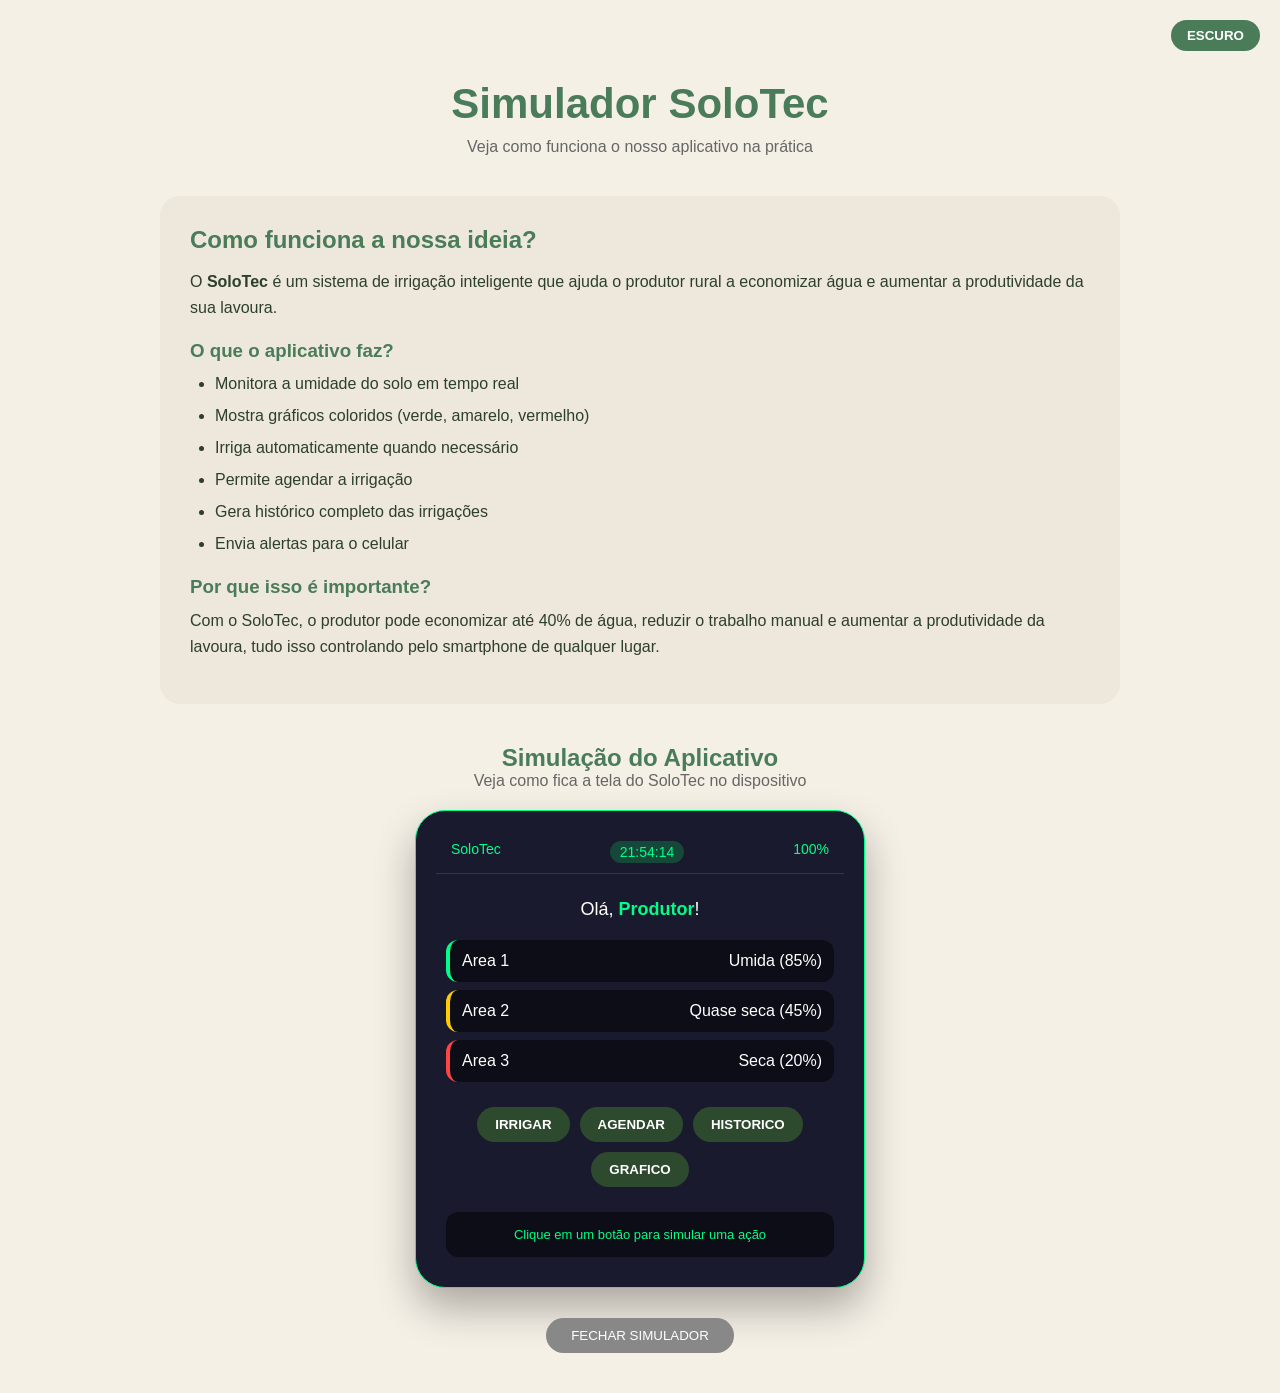
==== simulador.html @ e6ba43de "Add files via upload" ====
<!DOCTYPE html>
<html lang="pt-br">
<head>
    <meta charset="UTF-8">
    <meta name="viewport" content="width=device-width, initial-scale=1.0">
    <title>SoloTec – Simulador do Aplicativo</title>
    <link rel="stylesheet" href="simulador.css">
</head>
<body>

    <button class="btn-tema" id="btnTema">ESCURO</button>

    <div class="container">
        
        <div class="header">
            <h1>Simulador <span class="destaque">SoloTec</span></h1>
            <p>Veja como funciona o nosso aplicativo na prática</p>
        </div>

        <div class="explicacao">
            <h2>Como funciona a nossa ideia?</h2>
            <p>O <strong>SoloTec</strong> é um sistema de irrigação inteligente que ajuda o produtor rural a economizar água e aumentar a produtividade da sua lavoura.</p>
            
            <h3>O que o aplicativo faz?</h3>
            <ul>
                <li>Monitora a umidade do solo em tempo real</li>
                <li>Mostra gráficos coloridos (verde, amarelo, vermelho)</li>
                <li>Irriga automaticamente quando necessário</li>
                <li>Permite agendar a irrigação</li>
                <li>Gera histórico completo das irrigações</li>
                <li>Envia alertas para o celular</li>
            </ul>

            <h3>Por que isso é importante?</h3>
            <p>Com o Solo<span class="destaque">Tec</span>, o produtor pode economizar até 40% de água, reduzir o trabalho manual e aumentar a produtividade da lavoura, tudo isso controlando pelo smartphone de qualquer lugar.</p>
        </div>

        <div class="simulador-area">
            <div class="simulador-titulo">
                <h3>Simulação do Aplicativo</h3>
                <p>Veja como fica a tela do Solo<span class="destaque">Tec</span> no dispositivo</p>
            </div>

            <div class="tablet">
                <div class="tablet-header">
                    <span>Solo<span class="destaque">Tec</span></span>
                    <span class="horario" id="horarioReal">--:--:--</span>
                    <span>100%</span>
                </div>
                
                <div class="app-conteudo">
                    <div class="app-saudacao">
                        Olá, <span id="nomeUsuario">Produtor</span>!
                    </div>
                    
                    <div class="status-area">
                        <div class="status-item verde">
                            <span>Area 1</span>
                            <span>Umida (85%)</span>
                        </div>
                        <div class="status-item amarelo">
                            <span>Area 2</span>
                            <span>Quase seca (45%)</span>
                        </div>
                        <div class="status-item vermelho">
                            <span>Area 3</span>
                            <span>Seca (20%)</span>
                        </div>
                    </div>
                    
                    <div class="botoes-app">
                        <button class="btn-app" id="btnIrrigar">IRRIGAR</button>
                        <button class="btn-app" id="btnAgendar">AGENDAR</button>
                        <button class="btn-app" id="btnHistorico">HISTORICO</button>
                        <button class="btn-app" id="btnGrafico">GRAFICO</button>
                    </div>
                    
                    <div class="mensagem-app" id="mensagemApp">
                        Clique em um botão para simular uma ação
                    </div>
                </div>
            </div>
        </div>

        <button class="btn-voltar" onclick="window.close()">FECHAR SIMULADOR</button>

    </div>

    <script src="simulador.js"></script>
</body>
</html>
---- simulador.css ----
* {
    margin: 0;
    padding: 0;
    box-sizing: border-box;
}

body {
    font-family: 'Segoe UI', Tahoma, Geneva, Verdana, sans-serif;
    background: #F5F0E6;
    color: #2D3E2D;
    transition: all 0.3s ease;
}

body.tema-escuro {
    background: #1E2F1E;
    color: #C8E6C9;
}

.container {
    max-width: 1000px;
    margin: 0 auto;
    padding: 80px 20px 40px;
}

.header {
    text-align: center;
    margin-bottom: 40px;
}

.header h1 {
    font-size: 42px;
    color: #4A7C59;
}

.header .destaque {
    color: #4A7C59;
}

body.tema-escuro .header h1 {
    color: #81C784;
}

.header p {
    color: #666;
    margin-top: 10px;
}

body.tema-escuro .header p {
    color: #aaa;
}

.explicacao {
    background: rgba(100, 80, 50, 0.05);
    border-radius: 20px;
    padding: 30px;
    margin-bottom: 40px;
}

body.tema-escuro .explicacao {
    background: rgba(46, 74, 46, 0.4);
}

.explicacao h2 {
    color: #4A7C59;
    margin-bottom: 15px;
}

body.tema-escuro .explicacao h2 {
    color: #81C784;
}

.explicacao h3 {
    color: #4A7C59;
    margin: 20px 0 10px 0;
}

body.tema-escuro .explicacao h3 {
    color: #81C784;
}

.explicacao p {
    line-height: 1.6;
    margin-bottom: 15px;
}

.explicacao ul {
    margin-left: 25px;
    margin-bottom: 15px;
}

.explicacao li {
    margin: 8px 0;
    line-height: 1.5;
}

.simulador-area {
    text-align: center;
    margin-bottom: 30px;
}

.simulador-titulo {
    margin-bottom: 20px;
}

.simulador-titulo h3 {
    color: #4A7C59;
    font-size: 24px;
}

body.tema-escuro .simulador-titulo h3 {
    color: #81C784;
}

.simulador-titulo p {
    color: #666;
}

body.tema-escuro .simulador-titulo p {
    color: #aaa;
}

.tablet {
    background: #1a1a2e;
    border-radius: 30px;
    padding: 20px;
    box-shadow: 0 20px 40px rgba(0,0,0,0.3);
    border: 1px solid #00ff88;
    max-width: 450px;
    margin: 0 auto;
}

body.tema-escuro .tablet {
    background: #0a1a0a;
}

.tablet-header {
    display: flex;
    justify-content: space-between;
    padding: 10px 15px;
    color: #00ff88;
    font-size: 14px;
    border-bottom: 1px solid rgba(0, 255, 100, 0.2);
    margin-bottom: 15px;
}

.tablet-header .destaque {
    color: #00ff88;
}

.horario {
    background: rgba(0, 255, 100, 0.2);
    padding: 3px 10px;
    border-radius: 15px;
}

.app-conteudo {
    padding: 10px;
}

.app-saudacao {
    text-align: center;
    margin-bottom: 20px;
    font-size: 18px;
    color: white;
}

.app-saudacao span {
    color: #00ff88;
    font-weight: bold;
}

.status-area {
    margin: 20px 0;
}

.status-item {
    background: rgba(0, 0, 0, 0.5);
    padding: 12px;
    margin: 8px 0;
    border-radius: 12px;
    display: flex;
    justify-content: space-between;
    color: white;
}

.status-item.verde { border-left: 4px solid #00ff88; }
.status-item.amarelo { border-left: 4px solid #ffcc00; }
.status-item.vermelho { border-left: 4px solid #ff4444; }

.botoes-app {
    display: flex;
    justify-content: center;
    gap: 10px;
    margin: 25px 0;
    flex-wrap: wrap;
}

.btn-app {
    background: #2E4A2E;
    border: none;
    padding: 10px 18px;
    border-radius: 30px;
    color: white;
    font-weight: bold;
    cursor: pointer;
    transition: 0.3s;
}

.btn-app:hover {
    background: #4A6E4A;
    transform: scale(1.02);
}

.mensagem-app {
    background: rgba(0, 0, 0, 0.5);
    border-radius: 12px;
    padding: 15px;
    text-align: center;
    color: #00ff88;
    font-size: 13px;
    margin-top: 15px;
}

.btn-tema {
    position: fixed;
    top: 20px;
    right: 20px;
    background: #4A7C59;
    border: none;
    padding: 8px 16px;
    border-radius: 30px;
    color: white;
    cursor: pointer;
    font-weight: bold;
    z-index: 100;
}

body.tema-escuro .btn-tema {
    background: #2E4A2E;
    border: 1px solid #558B2F;
}

.btn-voltar {
    background: #888;
    border: none;
    padding: 10px 25px;
    border-radius: 30px;
    color: white;
    cursor: pointer;
    margin-top: 30px;
    display: block;
    margin-left: auto;
    margin-right: auto;
}

.btn-voltar:hover {
    background: #666;
}

@media (max-width: 600px) {
    .container {
        padding: 60px 15px 30px;
    }
    .tablet {
        max-width: 100%;
    }
    .btn-app {
        padding: 8px 12px;
        font-size: 12px;
    }
    .header h1 {
        font-size: 32px;
    }
    .explicacao {
        padding: 20px;
    }
}
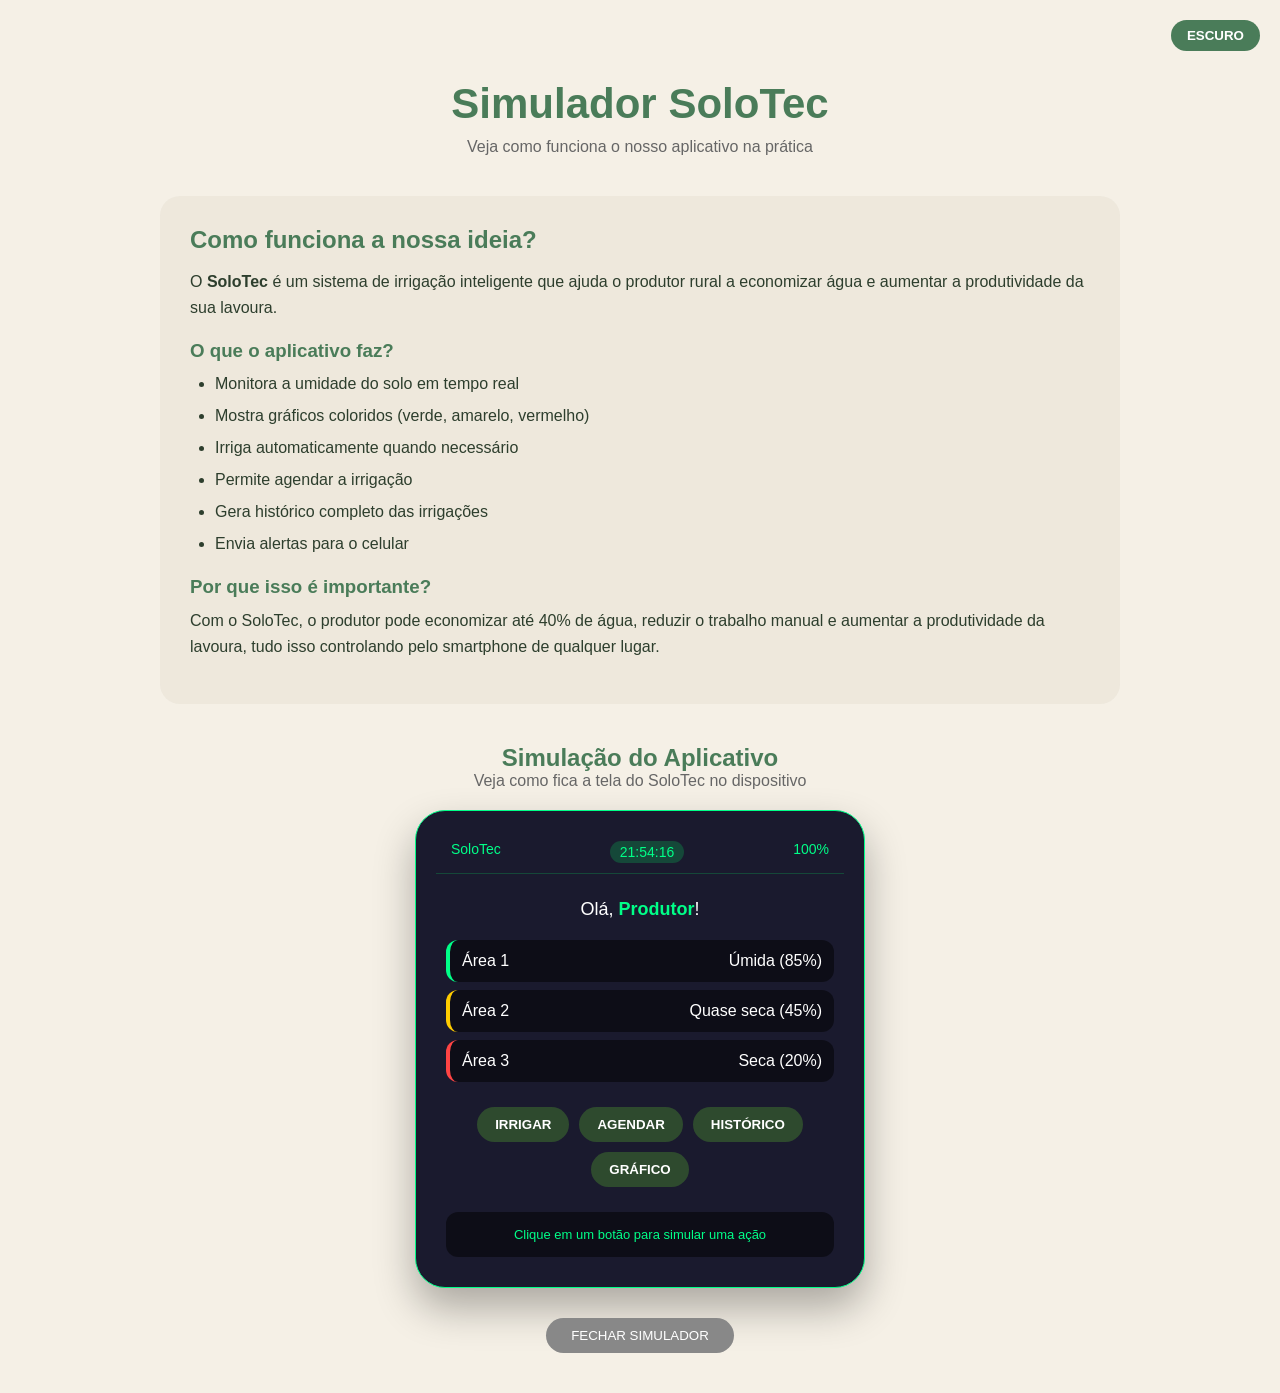
==== commit 1a85972f: "Add files via upload" ====
--- a/simulador.html
+++ b/simulador.html
@@ -55,15 +55,15 @@
                     
                     <div class="status-area">
                         <div class="status-item verde">
-                            <span>Area 1</span>
-                            <span>Umida (85%)</span>
+                            <span>Área 1</span>
+                            <span>Úmida (85%)</span>
                         </div>
                         <div class="status-item amarelo">
-                            <span>Area 2</span>
+                            <span>Área 2</span>
                             <span>Quase seca (45%)</span>
                         </div>
                         <div class="status-item vermelho">
-                            <span>Area 3</span>
+                            <span>Área 3</span>
                             <span>Seca (20%)</span>
                         </div>
                     </div>
@@ -71,8 +71,8 @@
                     <div class="botoes-app">
                         <button class="btn-app" id="btnIrrigar">IRRIGAR</button>
                         <button class="btn-app" id="btnAgendar">AGENDAR</button>
-                        <button class="btn-app" id="btnHistorico">HISTORICO</button>
-                        <button class="btn-app" id="btnGrafico">GRAFICO</button>
+                        <button class="btn-app" id="btnHistorico">HISTÓRICO</button>
+                        <button class="btn-app" id="btnGrafico">GRÁFICO</button>
                     </div>
                     
                     <div class="mensagem-app" id="mensagemApp">
